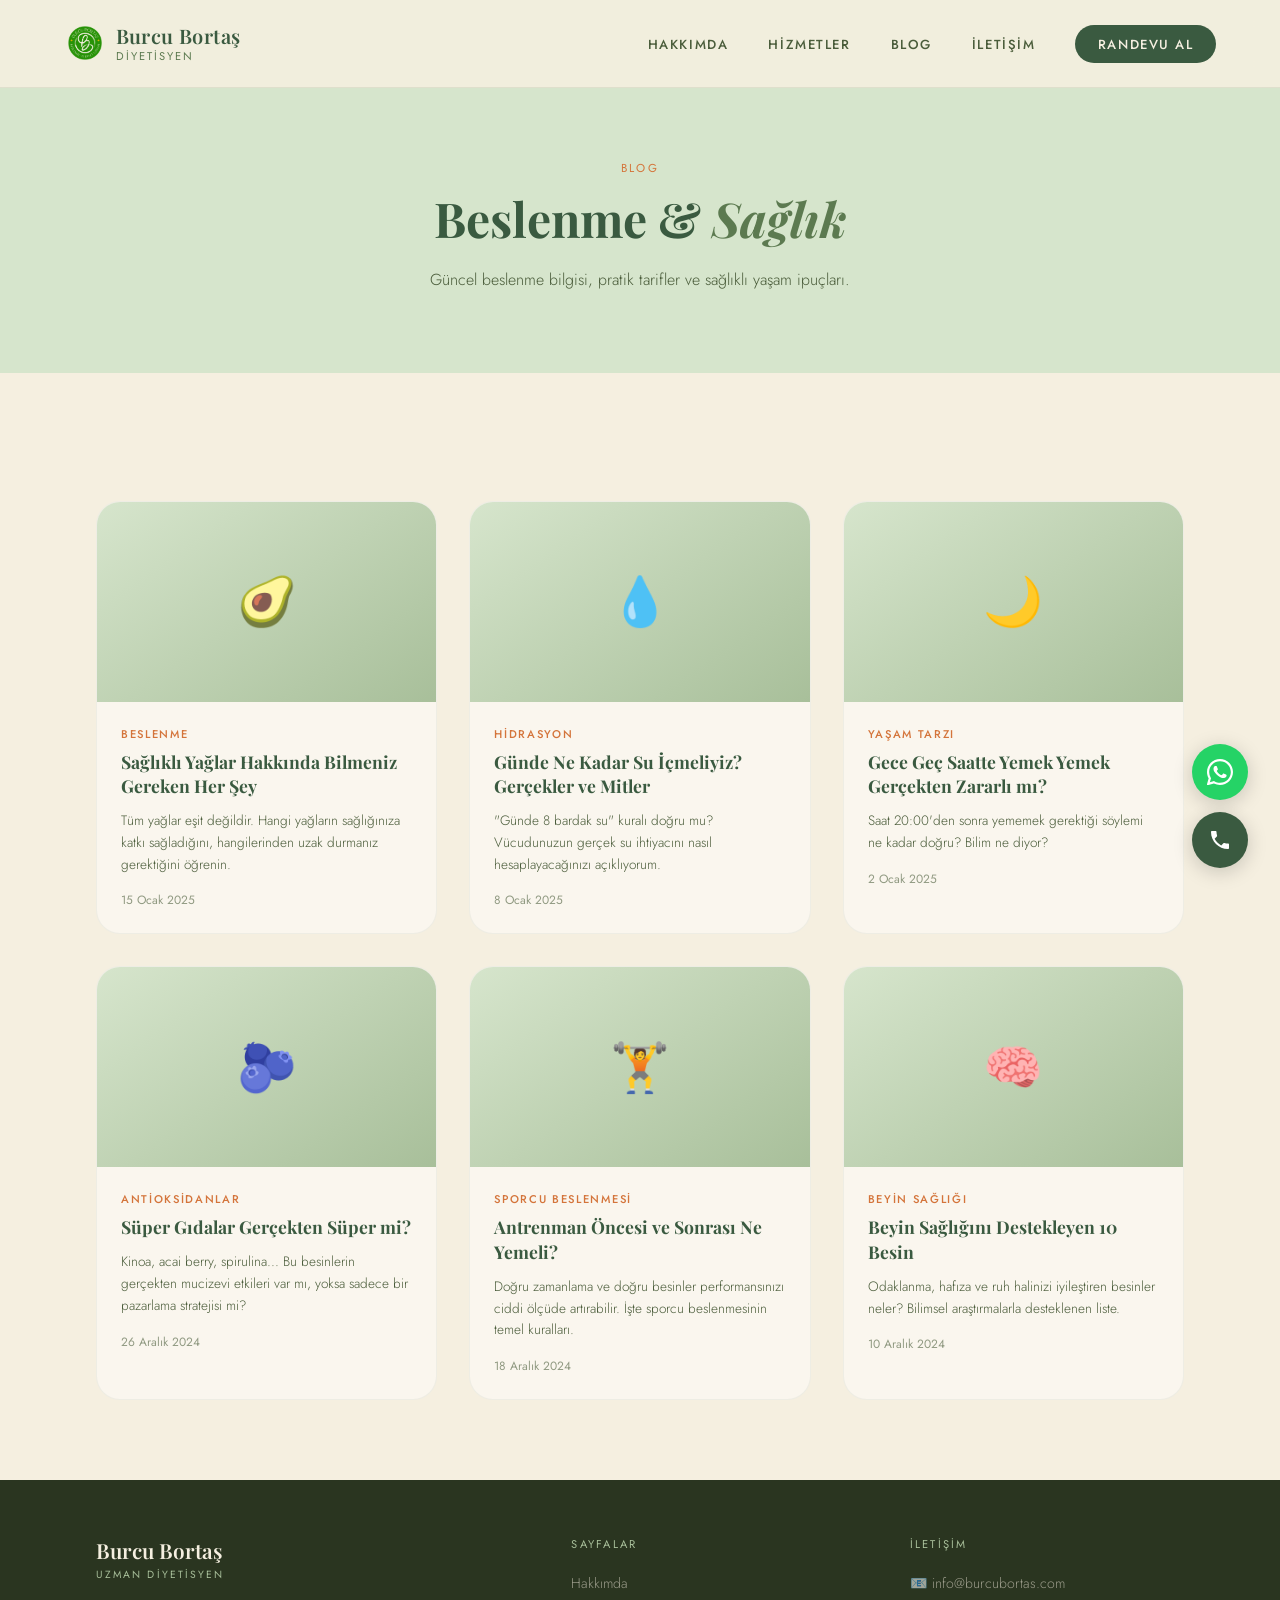
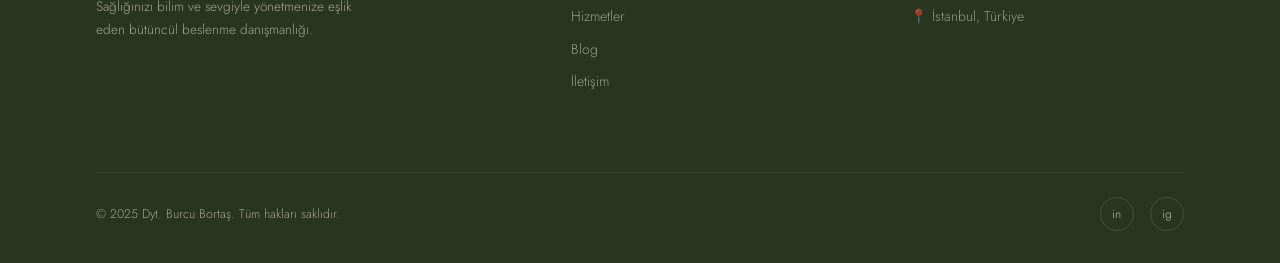
==== blog.html @ e4a3373c "Update blog.html with new logo and content" ====
<!DOCTYPE html>
<html lang="tr">
<head>
  <meta charset="UTF-8">
  <meta name="viewport" content="width=device-width, initial-scale=1.0">
  <title>Blog — Dyt. Burcu Bortaş</title>
  <link href="https://fonts.googleapis.com/css2?family=Playfair+Display:ital,wght@0,400;0,600;0,700;1,400;1,600&family=Jost:wght@300;400;500&display=swap" rel="stylesheet">
  <link rel="stylesheet" href="css/style.css">
</head>
<body>

<nav>
  <a href="index.html" class="nav-logo">
  <img src="images/bb-logo-kb.png" alt="Burcu Bortaş Logo" class="nav-logo-img">
  <span class="nav-logo-text">
    Burcu Bortaş
    <span>Diyetisyen</span>
  </span>
</a>
  <ul class="nav-links">
    <li><a href="hakkimda.html">Hakkımda</a></li>
    <li><a href="hizmetler.html">Hizmetler</a></li>
    <li><a href="blog.html">Blog</a></li>
    <li><a href="iletisim.html">İletişim</a></li>
    <li><a href="iletisim.html" class="nav-cta">Randevu Al</a></li>
  </ul>
  <div class="nav-hamburger">
    <span></span><span></span><span></span>
  </div>
</nav>

<section class="page-hero">
  <span class="section-tag">Blog</span>
  <h1 class="page-hero-title">Beslenme & <em>Sağlık</em></h1>
  <p class="page-hero-desc">Güncel beslenme bilgisi, pratik tarifler ve sağlıklı yaşam ipuçları.</p>
</section>

<section class="blog-section">
  <div class="blog-grid">

    <a href="#" class="blog-card reveal">
      <div class="blog-card-img">🥑</div>
      <div class="blog-card-body">
        <span class="blog-card-tag">Beslenme</span>
        <h3 class="blog-card-title">Sağlıklı Yağlar Hakkında Bilmeniz Gereken Her Şey</h3>
        <p class="blog-card-excerpt">Tüm yağlar eşit değildir. Hangi yağların sağlığınıza katkı sağladığını, hangilerinden uzak durmanız gerektiğini öğrenin.</p>
        <span class="blog-card-date">15 Ocak 2025</span>
      </div>
    </a>

    <a href="#" class="blog-card reveal">
      <div class="blog-card-img">💧</div>
      <div class="blog-card-body">
        <span class="blog-card-tag">Hidrasyon</span>
        <h3 class="blog-card-title">Günde Ne Kadar Su İçmeliyiz? Gerçekler ve Mitler</h3>
        <p class="blog-card-excerpt">"Günde 8 bardak su" kuralı doğru mu? Vücudunuzun gerçek su ihtiyacını nasıl hesaplayacağınızı açıklıyorum.</p>
        <span class="blog-card-date">8 Ocak 2025</span>
      </div>
    </a>

    <a href="#" class="blog-card reveal">
      <div class="blog-card-img">🌙</div>
      <div class="blog-card-body">
        <span class="blog-card-tag">Yaşam Tarzı</span>
        <h3 class="blog-card-title">Gece Geç Saatte Yemek Yemek Gerçekten Zararlı mı?</h3>
        <p class="blog-card-excerpt">Saat 20:00'den sonra yememek gerektiği söylemi ne kadar doğru? Bilim ne diyor?</p>
        <span class="blog-card-date">2 Ocak 2025</span>
      </div>
    </a>

    <a href="#" class="blog-card reveal">
      <div class="blog-card-img">🫐</div>
      <div class="blog-card-body">
        <span class="blog-card-tag">Antioksidanlar</span>
        <h3 class="blog-card-title">Süper Gıdalar Gerçekten Süper mi?</h3>
        <p class="blog-card-excerpt">Kinoa, acai berry, spirulina... Bu besinlerin gerçekten mucizevi etkileri var mı, yoksa sadece bir pazarlama stratejisi mi?</p>
        <span class="blog-card-date">26 Aralık 2024</span>
      </div>
    </a>

    <a href="#" class="blog-card reveal">
      <div class="blog-card-img">🏋️</div>
      <div class="blog-card-body">
        <span class="blog-card-tag">Sporcu Beslenmesi</span>
        <h3 class="blog-card-title">Antrenman Öncesi ve Sonrası Ne Yemeli?</h3>
        <p class="blog-card-excerpt">Doğru zamanlama ve doğru besinler performansınızı ciddi ölçüde artırabilir. İşte sporcu beslenmesinin temel kuralları.</p>
        <span class="blog-card-date">18 Aralık 2024</span>
      </div>
    </a>

    <a href="#" class="blog-card reveal">
      <div class="blog-card-img">🧠</div>
      <div class="blog-card-body">
        <span class="blog-card-tag">Beyin Sağlığı</span>
        <h3 class="blog-card-title">Beyin Sağlığını Destekleyen 10 Besin</h3>
        <p class="blog-card-excerpt">Odaklanma, hafıza ve ruh halinizi iyileştiren besinler neler? Bilimsel araştırmalarla desteklenen liste.</p>
        <span class="blog-card-date">10 Aralık 2024</span>
      </div>
    </a>

  </div>
</section>

<footer>
  <div>
    <a href="index.html" class="footer-logo">
      Burcu Bortaş
      <small>Uzman Diyetisyen</small>
    </a>
    <p class="footer-desc">Sağlığınızı bilim ve sevgiyle yönetmenize eşlik eden bütüncül beslenme danışmanlığı.</p>
  </div>
  <div>
    <p class="footer-heading">Sayfalar</p>
    <ul class="footer-links">
      <li><a href="hakkimda.html">Hakkımda</a></li>
      <li><a href="hizmetler.html">Hizmetler</a></li>
      <li><a href="blog.html">Blog</a></li>
      <li><a href="iletisim.html">İletişim</a></li>
    </ul>
  </div>
  <div>
    <p class="footer-heading">İletişim</p>
    <ul class="footer-links">
      <li><a href="mailto:info@burcubortas.com">📧 info@burcubortas.com</a></li>
      <li><a href="#">📍 İstanbul, Türkiye</a></li>
    </ul>
  </div>
  <div class="footer-bottom">
    <p>© 2025 Dyt. Burcu Bortaş. Tüm hakları saklıdır.</p>
    <div class="footer-social">
      <a href="#" class="social-link">in</a>
      <a href="#" class="social-link">ig</a>
    </div>
  </div>
</footer>

<script src="js/main.js"></script>
</body>
</html>
---- css/style.css ----
/* ─── VARIABLES ─── */
:root {
  --cream: #F5EFE0;
  --cream-dark: #EDE3CC;
  --cream-light: #FAF6EE;
  --green-deep: #3A5A40;
  --green-mid: #5C7A50;
  --green-light: #A8BF9A;
  --green-pale: #D6E5CC;
  --orange: #D4743A;
  --orange-light: #E8956A;
  --text-dark: #2A3520;
  --text-mid: #4A5C3A;
}

/* ─── RESET ─── */
* { margin: 0; padding: 0; box-sizing: border-box; }
html { scroll-behavior: smooth; }
body {
  font-family: 'Jost', sans-serif;
  background: var(--cream);
  color: var(--text-dark);
  overflow-x: hidden;
}

/* ─── NAV ─── */
nav {
  position: fixed;
  top: 0; left: 0; right: 0;
  z-index: 100;
  display: flex;
  align-items: center;
  justify-content: space-between;
  padding: 1.4rem 4rem;
  background: rgba(245, 239, 224, 0.88);
  backdrop-filter: blur(12px);
  border-bottom: 1px solid rgba(58,90,64,0.1);
  transition: padding 0.3s, box-shadow 0.3s;
}
.nav-logo {
  display: flex;
  align-items: center;
  gap: 0.6rem;
  text-decoration: none;
}
.nav-logo-img {
  width: 42px;
  height: 42px;
  object-fit: contain;
  mix-blend-mode: multiply;
  border-radius: 50%;
}
.nav-logo-text {
  font-family: 'Playfair Display', serif;
  font-size: 1.25rem;
  font-weight: 600;
  color: var(--green-deep);
  letter-spacing: 0.02em;
  line-height: 1.2;
}
.nav-logo-text span {
  display: block;
  font-size: 0.7rem;
  font-family: 'Jost', sans-serif;
  font-weight: 400;
  letter-spacing: 0.18em;
  text-transform: uppercase;
  color: var(--green-mid);
  margin-top: 2px;
}
.nav-links {
  display: flex;
  gap: 2.5rem;
  list-style: none;
  align-items: center;
}
.nav-links a {
  text-decoration: none;
  font-size: 0.82rem;
  letter-spacing: 0.12em;
  text-transform: uppercase;
  color: var(--text-mid);
  font-weight: 500;
  position: relative;
  transition: color 0.2s;
}
.nav-links a::after {
  content: '';
  position: absolute;
  bottom: -3px; left: 0;
  width: 0; height: 1.5px;
  background: var(--orange);
  transition: width 0.3s;
}
.nav-links a:hover { color: var(--green-deep); }
.nav-links a:hover::after { width: 100%; }
.nav-cta {
  background: var(--green-deep) !important;
  color: var(--cream) !important;
  padding: 0.6rem 1.4rem;
  border-radius: 2rem;
  transition: background 0.2s, transform 0.2s !important;
}
.nav-cta::after { display: none !important; }
.nav-cta:hover { background: var(--green-mid) !important; transform: translateY(-1px); }

/* Hamburger */
.nav-hamburger {
  display: none;
  flex-direction: column;
  gap: 5px;
  cursor: pointer;
  padding: 4px;
}
.nav-hamburger span {
  display: block;
  width: 24px; height: 2px;
  background: var(--green-deep);
  border-radius: 2px;
  transition: all 0.3s;
}

/* ─── BUTTONS ─── */
.btn-primary {
  background: var(--orange);
  color: white;
  padding: 0.9rem 2rem;
  border-radius: 3rem;
  text-decoration: none;
  font-size: 0.85rem;
  letter-spacing: 0.1em;
  text-transform: uppercase;
  font-weight: 500;
  display: inline-block;
  transition: background 0.2s, transform 0.2s, box-shadow 0.2s;
  box-shadow: 0 6px 20px rgba(212,116,58,0.3);
}
.btn-primary:hover {
  background: var(--orange-light);
  transform: translateY(-2px);
  box-shadow: 0 10px 28px rgba(212,116,58,0.35);
}
.btn-secondary {
  color: var(--green-deep);
  font-size: 0.85rem;
  letter-spacing: 0.08em;
  text-decoration: none;
  display: inline-flex;
  align-items: center;
  gap: 0.5rem;
  font-weight: 500;
  transition: gap 0.2s;
}
.btn-secondary:hover { gap: 0.8rem; }
.btn-secondary::after { content: '→'; color: var(--orange); }

/* ─── SECTION COMMONS ─── */
.section-tag {
  font-size: 0.72rem;
  letter-spacing: 0.2em;
  text-transform: uppercase;
  color: var(--orange);
  display: block;
  margin-bottom: 0.6rem;
}
.section-title {
  font-family: 'Playfair Display', serif;
  font-size: 2.6rem;
  color: var(--green-deep);
  line-height: 1.2;
}
.section-title em { font-style: italic; color: var(--green-mid); }

/* ─── HERO ─── */
.hero {
  min-height: 100vh;
  display: grid;
  grid-template-columns: 1fr 1fr;
  padding-top: 80px;
  position: relative;
  overflow: hidden;
}
.hero::before {
  content: '';
  position: absolute;
  top: -10%; right: -5%;
  width: 55%; height: 110%;
  background: var(--green-pale);
  border-radius: 0 0 0 60% / 0 0 0 40%;
  z-index: 0;
}
.hero-left {
  display: flex;
  flex-direction: column;
  justify-content: center;
  padding: 6rem 3rem 6rem 6rem;
  position: relative;
  z-index: 1;
}
.hero-tag {
  display: inline-flex;
  align-items: center;
  gap: 0.6rem;
  font-size: 0.75rem;
  letter-spacing: 0.2em;
  text-transform: uppercase;
  color: var(--orange);
  font-weight: 500;
  margin-bottom: 1.5rem;
  opacity: 0;
  animation: fadeUp 0.8s 0.2s forwards;
}
.hero-tag::before {
  content: '';
  width: 28px; height: 1.5px;
  background: var(--orange);
  display: inline-block;
}
.hero-title {
  font-family: 'Playfair Display', serif;
  font-size: clamp(2.8rem, 5vw, 4.2rem);
  line-height: 1.1;
  color: var(--green-deep);
  margin-bottom: 1.5rem;
  opacity: 0;
  animation: fadeUp 0.8s 0.4s forwards;
}
.hero-title em { font-style: italic; color: var(--green-mid); }
.hero-desc {
  font-size: 1.05rem;
  line-height: 1.8;
  color: var(--text-mid);
  max-width: 440px;
  font-weight: 300;
  margin-bottom: 2.5rem;
  opacity: 0;
  animation: fadeUp 0.8s 0.6s forwards;
}
.hero-btns {
  display: flex;
  gap: 1rem;
  align-items: center;
  opacity: 0;
  animation: fadeUp 0.8s 0.8s forwards;
}
.hero-stats {
  display: flex;
  gap: 2.5rem;
  margin-top: 3.5rem;
  padding-top: 2.5rem;
  border-top: 1px solid rgba(58,90,64,0.12);
  opacity: 0;
  animation: fadeUp 0.8s 1s forwards;
}
.stat-num {
  font-family: 'Playfair Display', serif;
  font-size: 2rem;
  font-weight: 700;
  color: var(--green-deep);
  display: block;
  line-height: 1;
}
.stat-num span { color: var(--orange); }
.stat-label {
  font-size: 0.75rem;
  letter-spacing: 0.1em;
  text-transform: uppercase;
  color: var(--text-mid);
  font-weight: 400;
  margin-top: 0.3rem;
  display: block;
}
.hero-right {
  display: flex;
  align-items: center;
  justify-content: center;
  position: relative;
  z-index: 1;
  padding: 4rem 4rem 4rem 2rem;
}
.photo-frame {
  position: relative;
  width: 380px;
  height: 480px;
  opacity: 0;
  animation: fadeIn 1s 0.6s forwards;
}
.photo-main {
  width: 100%; height: 100%;
  background: linear-gradient(145deg, var(--green-light) 0%, var(--green-mid) 100%);
  border-radius: 60% 40% 50% 50% / 50% 50% 40% 60%;
  overflow: hidden;
  display: flex;
  align-items: center;
  justify-content: center;
}
.photo-main img {
  width: 100%; height: 100%;
  object-fit: cover;
}
.photo-placeholder-text {
  font-family: 'Playfair Display', serif;
  font-style: italic;
  color: rgba(255,255,255,0.6);
  font-size: 0.9rem;
  text-align: center;
  padding: 2rem;
}
.photo-deco-1 {
  position: absolute;
  bottom: -20px; left: -30px;
  width: 120px; height: 120px;
  background: var(--cream-dark);
  border-radius: 50%;
  z-index: -1;
}
.photo-deco-2 {
  position: absolute;
  top: 20px; right: -25px;
  width: 80px; height: 80px;
  background: var(--orange);
  border-radius: 50%;
  opacity: 0.15;
  z-index: -1;
}
.photo-badge {
  position: absolute;
  bottom: 30px; left: -40px;
  background: white;
  border-radius: 1rem;
  padding: 0.9rem 1.3rem;
  box-shadow: 0 12px 32px rgba(58,90,64,0.15);
  display: flex;
  align-items: center;
  gap: 0.8rem;
}
.badge-icon {
  width: 40px; height: 40px;
  background: var(--green-pale);
  border-radius: 50%;
  display: flex;
  align-items: center;
  justify-content: center;
  font-size: 1.2rem;
}
.badge-text strong {
  display: block;
  font-size: 0.85rem;
  color: var(--green-deep);
  font-family: 'Playfair Display', serif;
}
.badge-text small {
  font-size: 0.72rem;
  color: var(--text-mid);
  letter-spacing: 0.05em;
}
.leaf {
  position: absolute;
  opacity: 0.18;
  animation: float 6s ease-in-out infinite;
  pointer-events: none;
}
.leaf-1 { top: 15%; left: 3%; font-size: 3rem; animation-delay: 0s; }
.leaf-2 { top: 60%; right: 8%; font-size: 2rem; animation-delay: 2s; }
.leaf-3 { bottom: 10%; left: 45%; font-size: 1.5rem; animation-delay: 4s; }

/* ─── ABOUT STRIP ─── */
.about-strip {
  background: var(--green-deep);
  padding: 5rem 6rem;
  display: grid;
  grid-template-columns: 1fr 1.5fr;
  gap: 5rem;
  align-items: center;
  position: relative;
  overflow: hidden;
}
.about-strip::after {
  content: '🌿';
  position: absolute;
  right: 4rem; bottom: -1rem;
  font-size: 8rem;
  opacity: 0.07;
}
.about-label {
  font-size: 0.72rem;
  letter-spacing: 0.25em;
  text-transform: uppercase;
  color: var(--green-light);
  margin-bottom: 1rem;
}
.about-title {
  font-family: 'Playfair Display', serif;
  font-size: 2.4rem;
  color: var(--cream);
  line-height: 1.25;
}
.about-title em { color: var(--green-light); font-style: italic; }
.about-text {
  color: rgba(245,239,224,0.75);
  line-height: 1.9;
  font-size: 1rem;
  font-weight: 300;
}
.about-pills {
  display: flex;
  flex-wrap: wrap;
  gap: 0.6rem;
  margin-top: 1.8rem;
}
.pill {
  border: 1px solid rgba(168,191,154,0.4);
  color: var(--green-light);
  padding: 0.4rem 1rem;
  border-radius: 2rem;
  font-size: 0.78rem;
  letter-spacing: 0.06em;
  transition: background 0.2s, color 0.2s;
}
.pill:hover { background: var(--green-light); color: var(--green-deep); cursor: default; }

/* ─── SERVICES ─── */
.services {
  padding: 7rem 6rem;
  background: var(--cream-light);
}
.section-header {
  display: flex;
  align-items: flex-end;
  justify-content: space-between;
  margin-bottom: 3.5rem;
}
.services-grid {
  display: grid;
  grid-template-columns: repeat(3, 1fr);
  gap: 1.5rem;
}
.service-card {
  background: var(--cream);
  border-radius: 1.5rem;
  padding: 2.2rem;
  position: relative;
  overflow: hidden;
  transition: transform 0.3s, box-shadow 0.3s;
  cursor: default;
  border: 1px solid rgba(58,90,64,0.06);
}
.service-card::before {
  content: '';
  position: absolute;
  top: 0; left: 0; right: 0;
  height: 3px;
  background: var(--green-light);
  transform: scaleX(0);
  transform-origin: left;
  transition: transform 0.3s;
}
.service-card:hover { transform: translateY(-4px); box-shadow: 0 16px 40px rgba(58,90,64,0.1); }
.service-card:hover::before { transform: scaleX(1); }
.service-card.featured { background: var(--green-deep); }
.service-card.featured .service-icon { background: rgba(255,255,255,0.1); }
.service-card.featured .service-title { color: var(--cream); }
.service-card.featured .service-desc { color: rgba(245,239,224,0.7); }
.service-card.featured .service-num { color: rgba(255,255,255,0.12); }
.service-card.featured::before { background: var(--orange); }
.service-num {
  font-family: 'Playfair Display', serif;
  font-size: 3.5rem;
  font-weight: 700;
  color: rgba(58,90,64,0.08);
  position: absolute;
  top: 1.2rem; right: 1.5rem;
  line-height: 1;
  user-select: none;
}
.service-icon {
  width: 52px; height: 52px;
  background: var(--green-pale);
  border-radius: 1rem;
  display: flex;
  align-items: center;
  justify-content: center;
  font-size: 1.5rem;
  margin-bottom: 1.5rem;
}
.service-title {
  font-family: 'Playfair Display', serif;
  font-size: 1.25rem;
  color: var(--green-deep);
  margin-bottom: 0.7rem;
}
.service-desc {
  font-size: 0.9rem;
  color: var(--text-mid);
  line-height: 1.7;
  font-weight: 300;
}

/* ─── APPROACH ─── */
.approach {
  padding: 7rem 6rem;
  display: grid;
  grid-template-columns: 1fr 1fr;
  gap: 6rem;
  align-items: center;
  background: var(--cream);
}
.approach-card-stack {
  position: relative;
  height: 420px;
}
.approach-img-card {
  position: absolute;
  border-radius: 1.5rem;
  overflow: hidden;
}
.approach-img-main {
  width: 280px; height: 360px;
  top: 0; left: 20px;
  background: linear-gradient(145deg, var(--green-pale), var(--green-light));
  display: flex;
  align-items: center;
  justify-content: center;
  color: rgba(58,90,64,0.4);
  font-style: italic;
  font-family: 'Playfair Display', serif;
  font-size: 0.9rem;
  text-align: center;
}
.approach-img-main img {
  width: 100%; height: 100%;
  object-fit: cover;
}
.approach-img-accent {
  width: 200px; height: 240px;
  bottom: 0; right: 0;
  background: var(--cream-dark);
  border: 4px solid var(--cream);
  display: flex;
  align-items: center;
  justify-content: center;
}
.approach-img-accent img {
  width: 100%; height: 100%;
  object-fit: cover;
}
.approach-quote-card {
  position: absolute;
  top: 50px; right: -10px;
  background: white;
  border-radius: 1.2rem;
  padding: 1.2rem 1.5rem;
  box-shadow: 0 12px 32px rgba(58,90,64,0.12);
  max-width: 200px;
  z-index: 2;
}
.approach-quote-card p {
  font-family: 'Playfair Display', serif;
  font-style: italic;
  font-size: 0.85rem;
  color: var(--green-deep);
  line-height: 1.5;
}
.approach-quote-card small {
  font-size: 0.7rem;
  color: var(--orange);
  letter-spacing: 0.1em;
  text-transform: uppercase;
  margin-top: 0.5rem;
  display: block;
}
.approach-steps {
  margin-top: 2.5rem;
  display: flex;
  flex-direction: column;
  gap: 1.5rem;
}
.step {
  display: flex;
  gap: 1.2rem;
  align-items: flex-start;
}
.step-num {
  min-width: 40px; height: 40px;
  background: var(--green-pale);
  border-radius: 50%;
  display: flex;
  align-items: center;
  justify-content: center;
  font-family: 'Playfair Display', serif;
  font-size: 0.95rem;
  font-weight: 700;
  color: var(--green-deep);
  transition: background 0.2s, color 0.2s;
}
.step:hover .step-num { background: var(--orange); color: white; }
.step-body strong {
  display: block;
  font-size: 0.9rem;
  color: var(--green-deep);
  margin-bottom: 0.25rem;
  font-weight: 500;
}
.step-body p {
  font-size: 0.85rem;
  color: var(--text-mid);
  line-height: 1.6;
  font-weight: 300;
}

/* ─── TESTIMONIALS ─── */
.testimonials {
  background: var(--green-pale);
  padding: 6rem 6rem;
}
.testi-grid {
  display: grid;
  grid-template-columns: repeat(3, 1fr);
  gap: 1.5rem;
  margin-top: 3rem;
}
.testi-card {
  background: var(--cream-light);
  border-radius: 1.5rem;
  padding: 2rem;
  position: relative;
  transition: transform 0.3s;
}
.testi-card:hover { transform: translateY(-3px); }
.testi-quote {
  font-family: 'Playfair Display', serif;
  font-size: 3rem;
  color: var(--green-light);
  line-height: 1;
  margin-bottom: 0.5rem;
}
.testi-text {
  font-size: 0.92rem;
  color: var(--text-mid);
  line-height: 1.75;
  font-weight: 300;
  margin-bottom: 1.5rem;
  font-style: italic;
}
.testi-author { display: flex; align-items: center; gap: 0.7rem; }
.testi-avatar {
  width: 40px; height: 40px;
  border-radius: 50%;
  background: var(--green-light);
  display: flex;
  align-items: center;
  justify-content: center;
  font-weight: 600;
  color: var(--green-deep);
  font-size: 0.85rem;
}
.testi-name strong {
  display: block;
  font-size: 0.85rem;
  color: var(--green-deep);
  font-weight: 500;
}
.testi-name small { font-size: 0.72rem; color: var(--text-mid); }
.testi-stars {
  position: absolute;
  top: 1.8rem; right: 1.8rem;
  color: var(--orange);
  font-size: 0.75rem;
  letter-spacing: 2px;
}

/* ─── CTA BANNER ─── */
.cta-banner {
  margin: 4rem 6rem;
  background: var(--green-deep);
  border-radius: 2rem;
  padding: 4rem 5rem;
  display: grid;
  grid-template-columns: 1fr auto;
  align-items: center;
  gap: 3rem;
  position: relative;
  overflow: hidden;
}
.cta-banner::before {
  content: '';
  position: absolute;
  top: -40%; right: -10%;
  width: 400px; height: 400px;
  background: radial-gradient(circle, rgba(168,191,154,0.15) 0%, transparent 70%);
}
.cta-label {
  font-size: 0.72rem;
  letter-spacing: 0.2em;
  text-transform: uppercase;
  color: var(--orange-light);
  margin-bottom: 0.8rem;
  display: block;
}
.cta-title {
  font-family: 'Playfair Display', serif;
  font-size: 2.2rem;
  color: var(--cream);
  line-height: 1.25;
}
.cta-title em { font-style: italic; color: var(--green-light); }
.cta-sub {
  color: rgba(245,239,224,0.65);
  font-size: 0.95rem;
  font-weight: 300;
  margin-top: 0.8rem;
  line-height: 1.6;
}
.cta-actions { display: flex; flex-direction: column; gap: 0.8rem; align-items: center; }
.btn-cta-main {
  background: var(--orange);
  color: white;
  padding: 1rem 2.2rem;
  border-radius: 3rem;
  text-decoration: none;
  font-size: 0.85rem;
  letter-spacing: 0.1em;
  text-transform: uppercase;
  font-weight: 500;
  white-space: nowrap;
  transition: background 0.2s, transform 0.2s;
  box-shadow: 0 8px 24px rgba(212,116,58,0.4);
}
.btn-cta-main:hover { background: var(--orange-light); transform: scale(1.03); }
.btn-cta-sub {
  color: rgba(245,239,224,0.6);
  font-size: 0.78rem;
  text-decoration: none;
  letter-spacing: 0.05em;
  transition: color 0.2s;
}
.btn-cta-sub:hover { color: var(--cream); }

/* ─── FOOTER ─── */
footer {
  background: var(--text-dark);
  color: rgba(245,239,224,0.6);
  padding: 3.5rem 6rem 2rem;
  display: grid;
  grid-template-columns: 1.5fr 1fr 1fr;
  gap: 4rem;
}
.footer-logo {
  font-family: 'Playfair Display', serif;
  font-size: 1.3rem;
  color: var(--cream);
  font-weight: 600;
  margin-bottom: 0.8rem;
  text-decoration: none;
  display: block;
}
.footer-logo small {
  display: block;
  font-size: 0.65rem;
  letter-spacing: 0.2em;
  text-transform: uppercase;
  color: var(--green-light);
  font-family: 'Jost', sans-serif;
  font-weight: 400;
  margin-top: 3px;
}
.footer-desc {
  font-size: 0.85rem;
  line-height: 1.7;
  font-weight: 300;
  max-width: 260px;
  margin-top: 0.8rem;
}
.footer-heading {
  font-size: 0.7rem;
  letter-spacing: 0.2em;
  text-transform: uppercase;
  color: var(--green-light);
  margin-bottom: 1.2rem;
}
.footer-links { list-style: none; display: flex; flex-direction: column; gap: 0.6rem; }
.footer-links a {
  color: rgba(245,239,224,0.55);
  text-decoration: none;
  font-size: 0.88rem;
  font-weight: 300;
  transition: color 0.2s;
}
.footer-links a:hover { color: var(--cream); }
.footer-bottom {
  grid-column: 1 / -1;
  border-top: 1px solid rgba(245,239,224,0.08);
  padding-top: 1.5rem;
  margin-top: 1rem;
  display: flex;
  justify-content: space-between;
  align-items: center;
}
.footer-bottom p { font-size: 0.78rem; font-weight: 300; }
.footer-social { display: flex; gap: 1rem; }
.social-link {
  width: 34px; height: 34px;
  border: 1px solid rgba(245,239,224,0.15);
  border-radius: 50%;
  display: flex;
  align-items: center;
  justify-content: center;
  text-decoration: none;
  font-size: 0.75rem;
  color: rgba(245,239,224,0.5);
  transition: border-color 0.2s, color 0.2s;
}
.social-link:hover { border-color: var(--orange); color: var(--orange); }

/* ─── PAGE HERO (inner pages) ─── */
.page-hero {
  padding: 10rem 6rem 5rem;
  background: var(--green-pale);
  text-align: center;
}
.page-hero-title {
  font-family: 'Playfair Display', serif;
  font-size: 3rem;
  color: var(--green-deep);
  margin-bottom: 1rem;
}
.page-hero-title em { font-style: italic; color: var(--green-mid); }
.page-hero-desc {
  font-size: 1rem;
  color: var(--text-mid);
  font-weight: 300;
  max-width: 500px;
  margin: 0 auto;
  line-height: 1.7;
}

/* ─── BLOG ─── */
.blog-section {
  padding: 5rem 6rem;
}
.blog-grid {
  display: grid;
  grid-template-columns: repeat(3, 1fr);
  gap: 2rem;
  margin-top: 3rem;
}
.blog-card {
  background: var(--cream-light);
  border-radius: 1.5rem;
  overflow: hidden;
  transition: transform 0.3s, box-shadow 0.3s;
  border: 1px solid rgba(58,90,64,0.06);
  text-decoration: none;
  color: inherit;
  display: block;
}
.blog-card:hover { transform: translateY(-4px); box-shadow: 0 16px 40px rgba(58,90,64,0.1); }
.blog-card-img {
  height: 200px;
  background: linear-gradient(145deg, var(--green-pale), var(--green-light));
  display: flex;
  align-items: center;
  justify-content: center;
  font-size: 3rem;
}
.blog-card-img img { width: 100%; height: 100%; object-fit: cover; }
.blog-card-body { padding: 1.5rem; }
.blog-card-tag {
  font-size: 0.7rem;
  letter-spacing: 0.15em;
  text-transform: uppercase;
  color: var(--orange);
  font-weight: 500;
  margin-bottom: 0.5rem;
  display: block;
}
.blog-card-title {
  font-family: 'Playfair Display', serif;
  font-size: 1.1rem;
  color: var(--green-deep);
  line-height: 1.4;
  margin-bottom: 0.7rem;
}
.blog-card-excerpt {
  font-size: 0.85rem;
  color: var(--text-mid);
  line-height: 1.6;
  font-weight: 300;
}
.blog-card-date {
  font-size: 0.75rem;
  color: var(--text-mid);
  margin-top: 1rem;
  display: block;
  opacity: 0.6;
}

/* ─── CONTACT ─── */
.contact-section {
  padding: 5rem 6rem;
  display: grid;
  grid-template-columns: 1fr 1fr;
  gap: 5rem;
  align-items: start;
}
.contact-info-item {
  display: flex;
  gap: 1rem;
  align-items: flex-start;
  margin-bottom: 1.5rem;
}
.contact-icon {
  width: 44px; height: 44px;
  background: var(--green-pale);
  border-radius: 0.8rem;
  display: flex;
  align-items: center;
  justify-content: center;
  font-size: 1.1rem;
  flex-shrink: 0;
}
.contact-info-label {
  font-size: 0.7rem;
  letter-spacing: 0.15em;
  text-transform: uppercase;
  color: var(--orange);
  display: block;
  margin-bottom: 0.2rem;
}
.contact-info-value {
  font-size: 0.95rem;
  color: var(--text-dark);
  font-weight: 400;
}
.contact-form { display: flex; flex-direction: column; gap: 1rem; }
.form-group { display: flex; flex-direction: column; gap: 0.4rem; }
.form-label {
  font-size: 0.78rem;
  letter-spacing: 0.1em;
  text-transform: uppercase;
  color: var(--text-mid);
  font-weight: 500;
}
.form-input, .form-textarea {
  background: var(--cream-light);
  border: 1.5px solid rgba(58,90,64,0.15);
  border-radius: 0.8rem;
  padding: 0.85rem 1rem;
  font-family: 'Jost', sans-serif;
  font-size: 0.95rem;
  color: var(--text-dark);
  transition: border-color 0.2s;
  outline: none;
  width: 100%;
}
.form-input:focus, .form-textarea:focus { border-color: var(--green-mid); }
.form-textarea { resize: vertical; min-height: 130px; }

/* ─── ANIMATIONS ─── */
@keyframes fadeUp {
  from { opacity: 0; transform: translateY(24px); }
  to { opacity: 1; transform: translateY(0); }
}
@keyframes fadeIn {
  from { opacity: 0; }
  to { opacity: 1; }
}
@keyframes float {
  0%, 100% { transform: translateY(0) rotate(0deg); }
  50% { transform: translateY(-15px) rotate(8deg); }
}

/* ─── SCROLL REVEAL ─── */
.reveal {
  opacity: 0;
  transform: translateY(30px);
  transition: opacity 0.7s, transform 0.7s;
}
.reveal.visible { opacity: 1; transform: none; }

/* ─── MOBILE ─── */
@media (max-width: 900px) {
  nav { padding: 1.2rem 1.5rem; }
  .nav-links { display: none; flex-direction: column; position: absolute; top: 100%; left: 0; right: 0; background: var(--cream); padding: 1.5rem 2rem; border-bottom: 1px solid rgba(58,90,64,0.1); gap: 1.2rem; }
  .nav-links.open { display: flex; }
  .nav-hamburger { display: flex; }

  .hero { grid-template-columns: 1fr; min-height: auto; padding-top: 70px; }
  .hero::before { display: none; }
  .hero-left { padding: 3rem 1.5rem 2rem; }
  .hero-right { display: none; }
  .hero-stats { gap: 1.5rem; }

  .about-strip { grid-template-columns: 1fr; padding: 3rem 1.5rem; gap: 2rem; }
  .services { padding: 4rem 1.5rem; }
  .services-grid { grid-template-columns: 1fr; }
  .approach { grid-template-columns: 1fr; padding: 4rem 1.5rem; gap: 3rem; }
  .approach-visual { display: none; }
  .testimonials { padding: 4rem 1.5rem; }
  .testi-grid { grid-template-columns: 1fr; }
  .cta-banner { margin: 2rem 1.5rem; padding: 2.5rem; grid-template-columns: 1fr; gap: 2rem; }
  footer { grid-template-columns: 1fr; padding: 3rem 1.5rem 1.5rem; gap: 2rem; }
  .footer-bottom { flex-direction: column; gap: 1rem; text-align: center; }

  .page-hero { padding: 8rem 1.5rem 3rem; }
  .blog-section { padding: 3rem 1.5rem; }
  .blog-grid { grid-template-columns: 1fr; }
  .contact-section { grid-template-columns: 1fr; padding: 3rem 1.5rem; gap: 2.5rem; }

  .section-title { font-size: 2rem; }
}
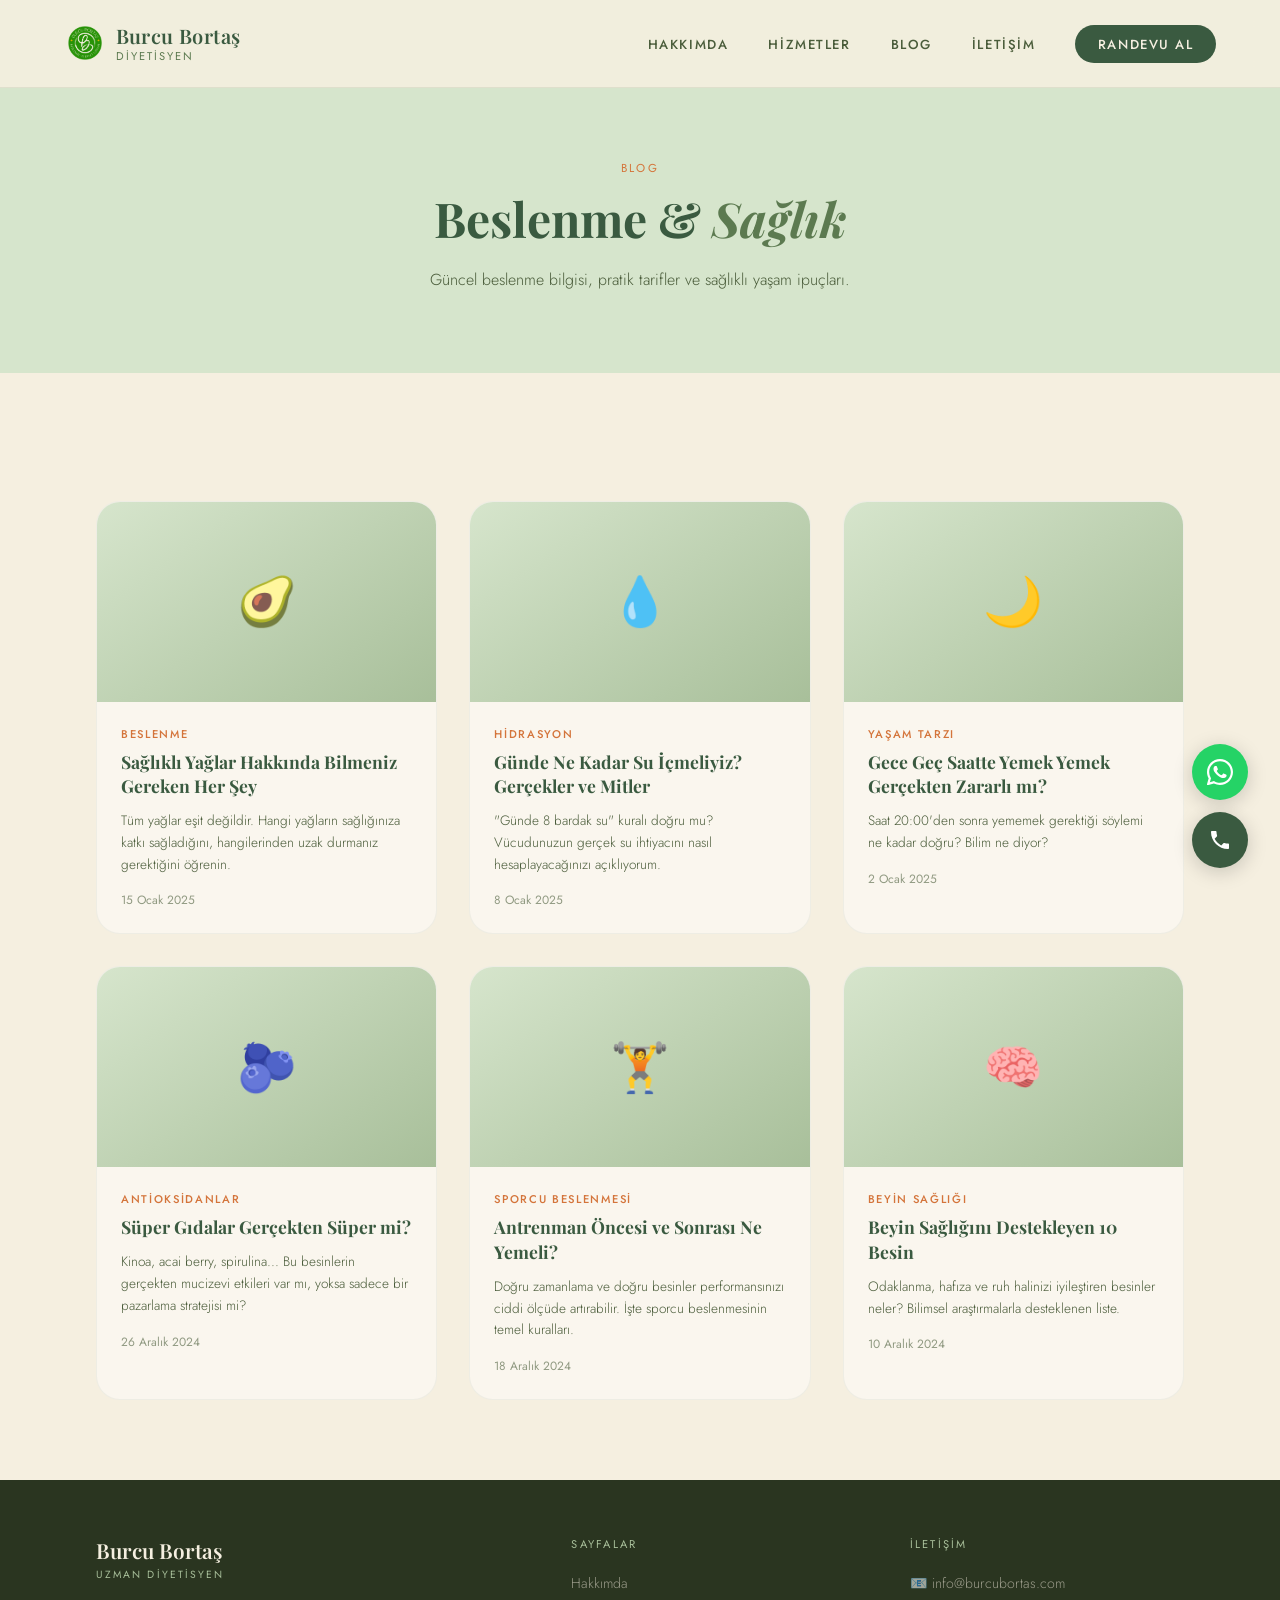
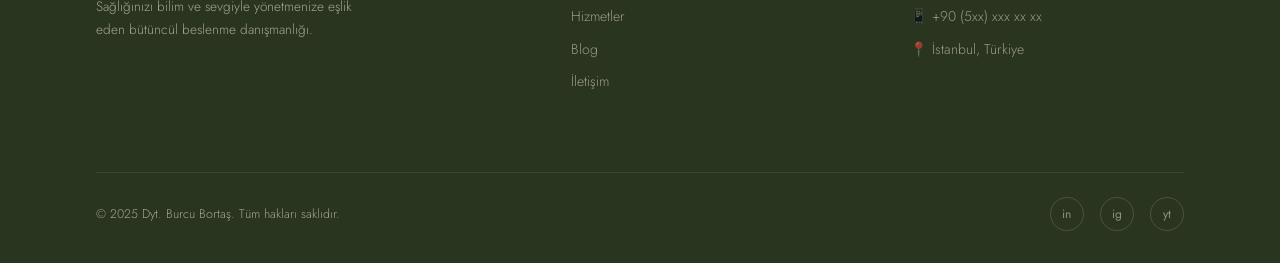
==== commit 4e806d68: "Add footer.js script to blog.html Added footer.js script to the blog page." ====
--- a/blog.html
+++ b/blog.html
@@ -135,6 +135,8 @@
 </footer>
 
 <script src="js/main.js"></script>
+<script src="js/footer.js"></script>
 </body>
 </html>
 
+
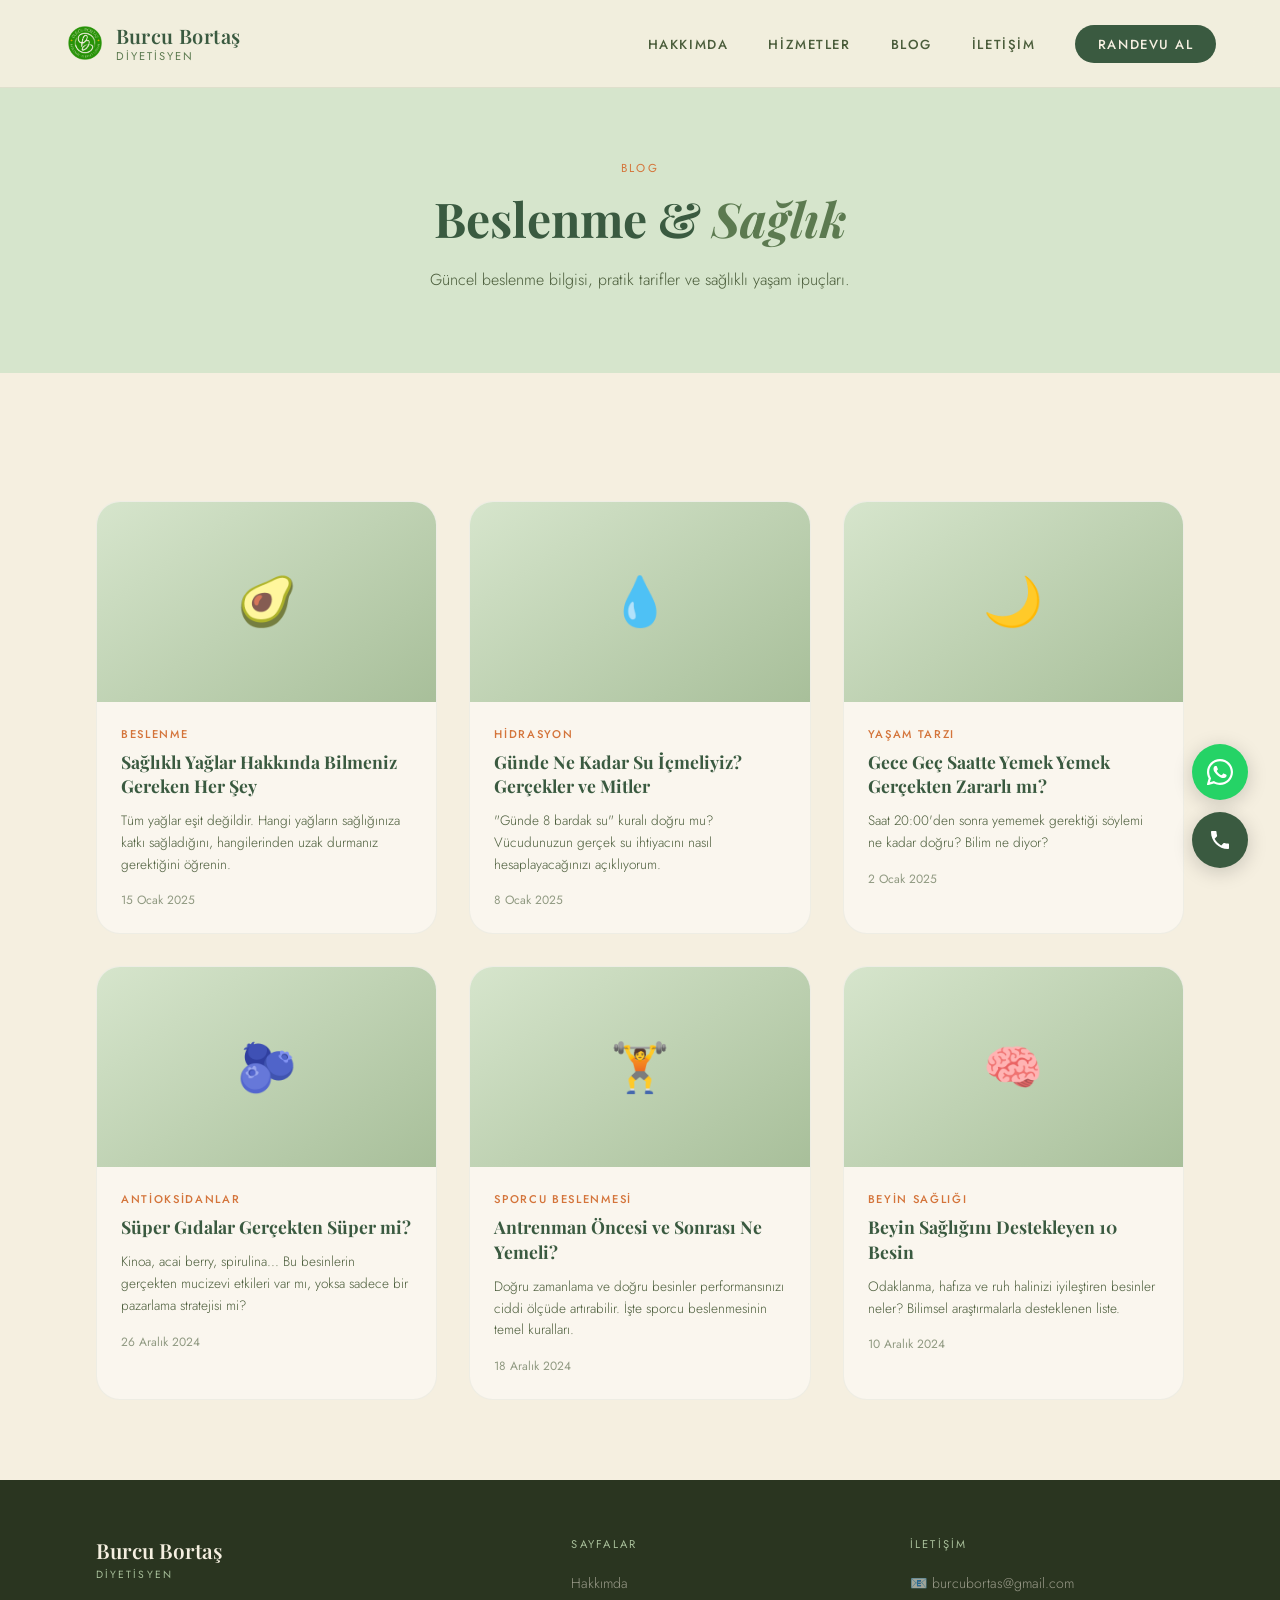
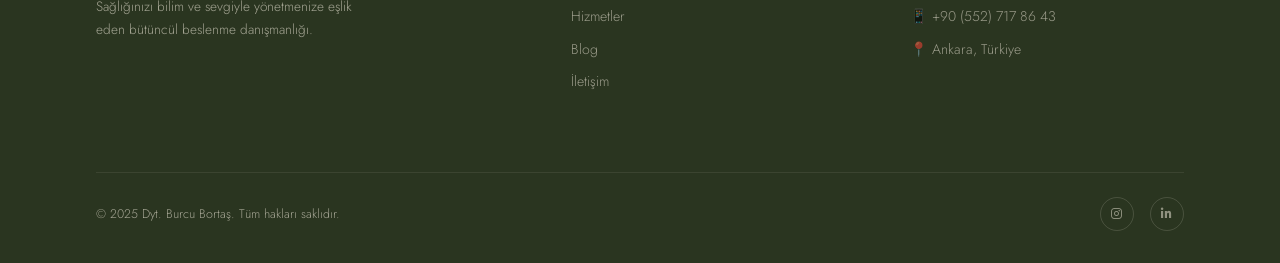
==== commit 281bf80f: "Update blog.html" ====
--- a/blog.html
+++ b/blog.html
@@ -6,6 +6,7 @@
   <title>Blog — Dyt. Burcu Bortaş</title>
   <link href="https://fonts.googleapis.com/css2?family=Playfair+Display:ital,wght@0,400;0,600;0,700;1,400;1,600&family=Jost:wght@300;400;500&display=swap" rel="stylesheet">
   <link rel="stylesheet" href="css/style.css">
+  <link rel="stylesheet" href="https://cdnjs.cloudflare.com/ajax/libs/font-awesome/6.5.0/css/all.min.css">
 </head>
 <body>
 
@@ -140,3 +141,4 @@
 </html>
 
 
+
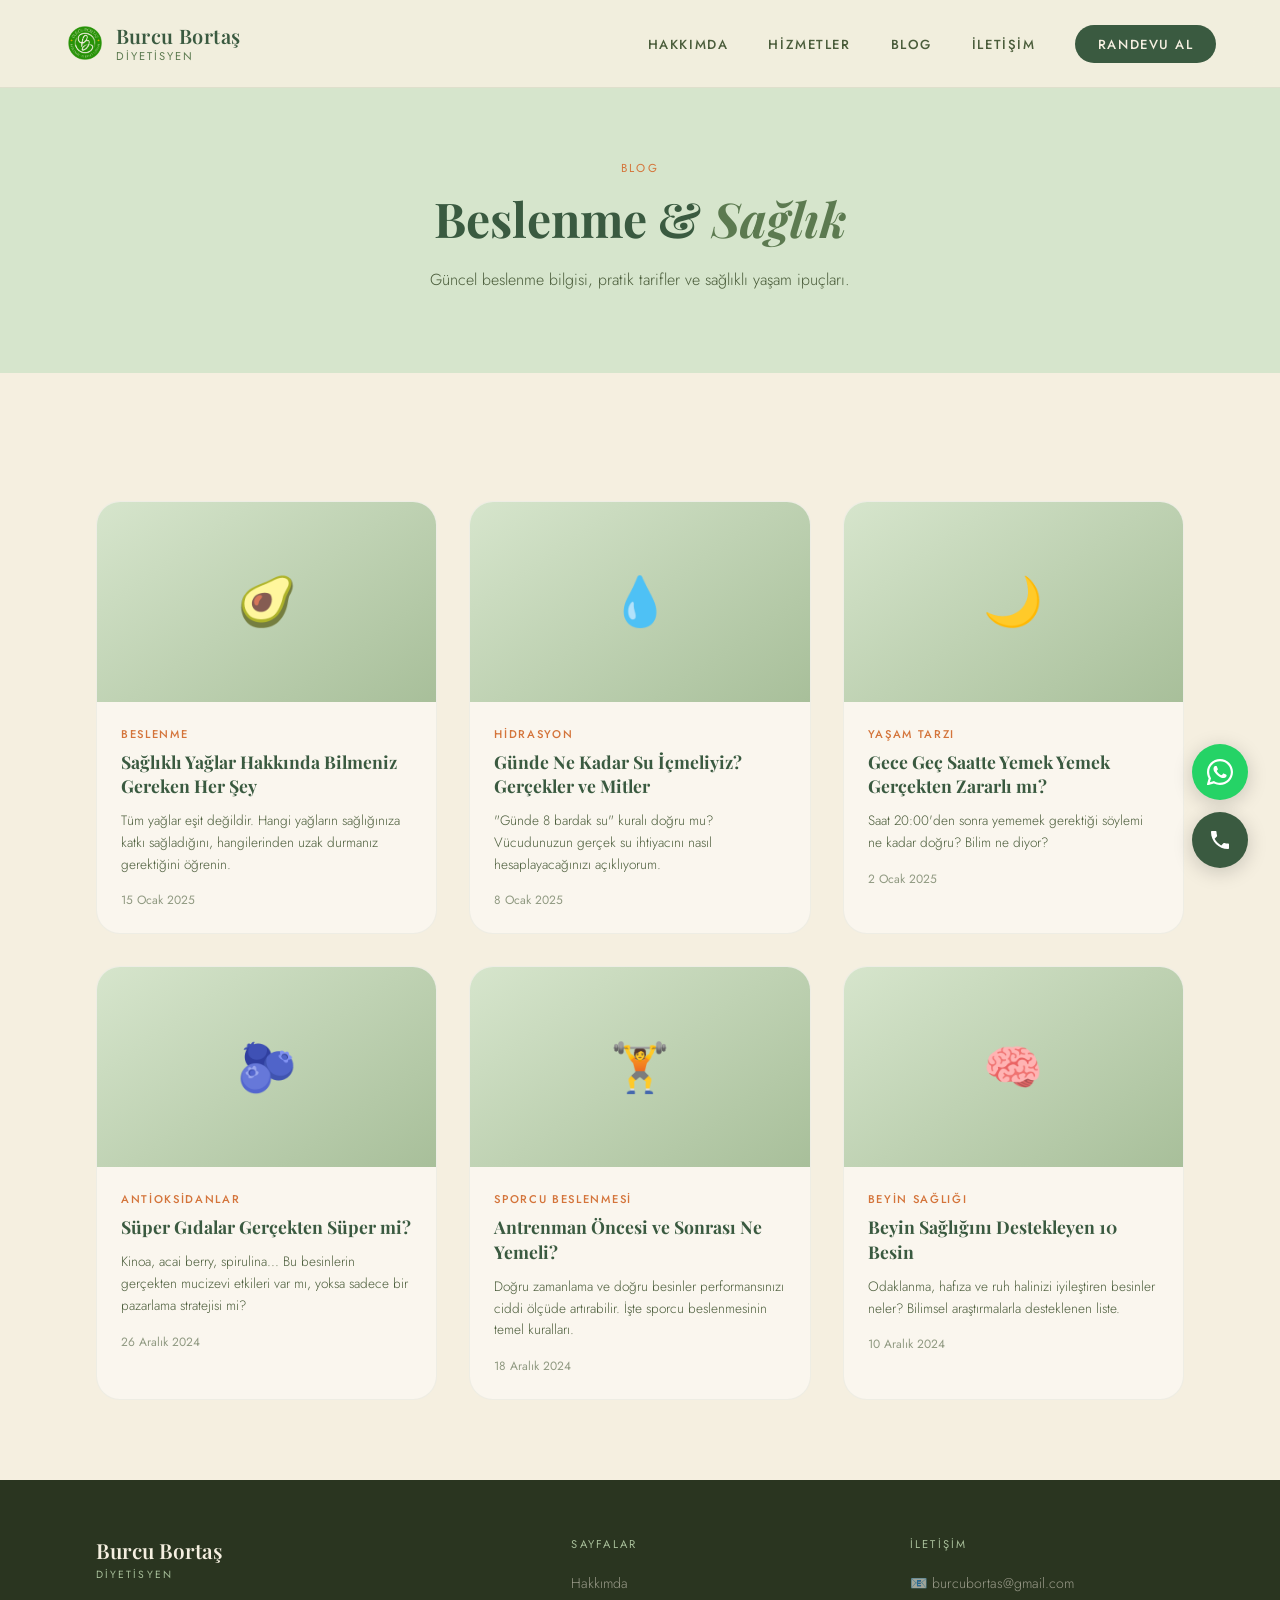
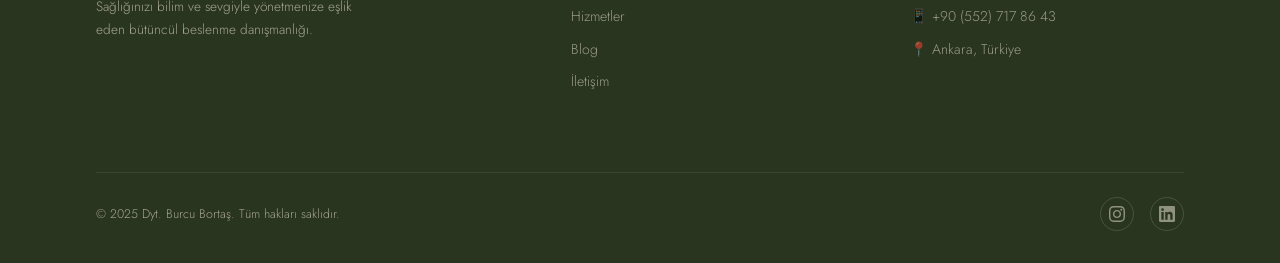
==== commit fb5ac7c8: "Update blog.html" ====
--- a/blog.html
+++ b/blog.html
@@ -103,42 +103,14 @@
 </section>
 
 <footer>
-  <div>
-    <a href="index.html" class="footer-logo">
-      Burcu Bortaş
-      <small>Uzman Diyetisyen</small>
-    </a>
-    <p class="footer-desc">Sağlığınızı bilim ve sevgiyle yönetmenize eşlik eden bütüncül beslenme danışmanlığı.</p>
-  </div>
-  <div>
-    <p class="footer-heading">Sayfalar</p>
-    <ul class="footer-links">
-      <li><a href="hakkimda.html">Hakkımda</a></li>
-      <li><a href="hizmetler.html">Hizmetler</a></li>
-      <li><a href="blog.html">Blog</a></li>
-      <li><a href="iletisim.html">İletişim</a></li>
-    </ul>
-  </div>
-  <div>
-    <p class="footer-heading">İletişim</p>
-    <ul class="footer-links">
-      <li><a href="mailto:info@burcubortas.com">📧 info@burcubortas.com</a></li>
-      <li><a href="#">📍 İstanbul, Türkiye</a></li>
-    </ul>
-  </div>
-  <div class="footer-bottom">
-    <p>© 2025 Dyt. Burcu Bortaş. Tüm hakları saklıdır.</p>
-    <div class="footer-social">
-      <a href="#" class="social-link">in</a>
-      <a href="#" class="social-link">ig</a>
-    </div>
-  </div>
 </footer>
 
 <script src="js/main.js"></script>
-<script src="js/footer.js"></script>
+<script src="js/footer2.js"></script>
 </body>
 </html>
 
 
 
+
+
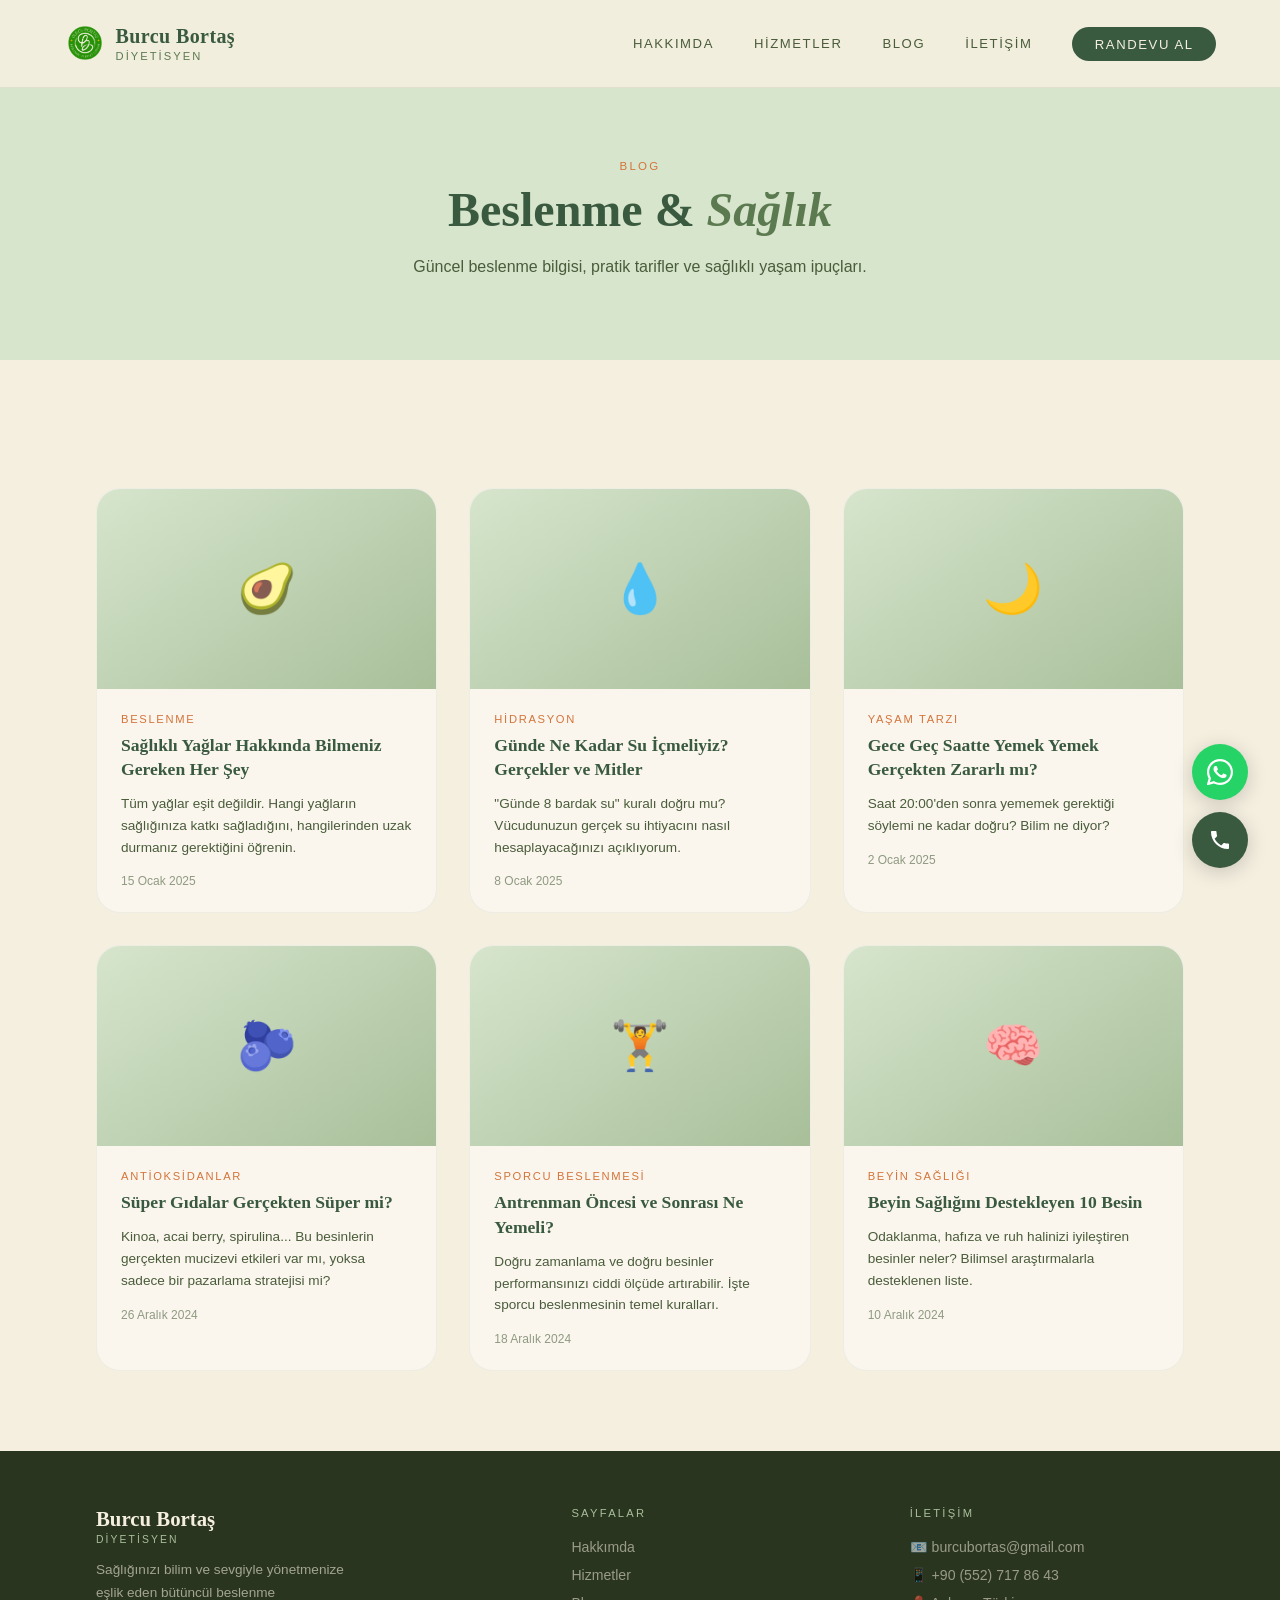
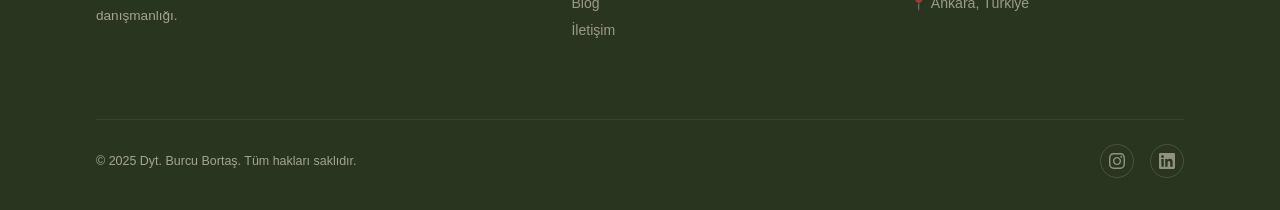
==== commit 141f8fce: "Update blog.html" ====
--- a/blog.html
+++ b/blog.html
@@ -3,10 +3,13 @@
 <head>
   <meta charset="UTF-8">
   <meta name="viewport" content="width=device-width, initial-scale=1.0">
-  <title>Blog — Dyt. Burcu Bortaş</title>
-  <link href="https://fonts.googleapis.com/css2?family=Playfair+Display:ital,wght@0,400;0,600;0,700;1,400;1,600&family=Jost:wght@300;400;500&display=swap" rel="stylesheet">
+  <title>Blog — Dyt. Burcu Bortaş | Beslenme & Sağlıklı Yaşam</title>
+  <meta name="description" content="Ankara diyetisyen Burcu Bortaş'ın beslenme blogu. İnsülin direnci, PCOS, kilo yönetimi, gebelik beslenmesi ve sağlıklı yaşam hakkında uzman yazıları.">
+  <link rel="canonical" href="https://www.dytburcubortas.com/blog.html">
+  <script src="js/seo.js"></script>
   <link rel="stylesheet" href="css/style.css">
   <link rel="stylesheet" href="https://cdnjs.cloudflare.com/ajax/libs/font-awesome/6.5.0/css/all.min.css">
+  <script src="js/seo.js"></script>
 </head>
 <body>
 
@@ -106,7 +109,7 @@
 </footer>
 
 <script src="js/main.js"></script>
-<script src="js/footer2.js"></script>
+<script src="js/footer.js?v=2"></script>
 </body>
 </html>
 
@@ -114,3 +117,5 @@
 
 
 
+
+
